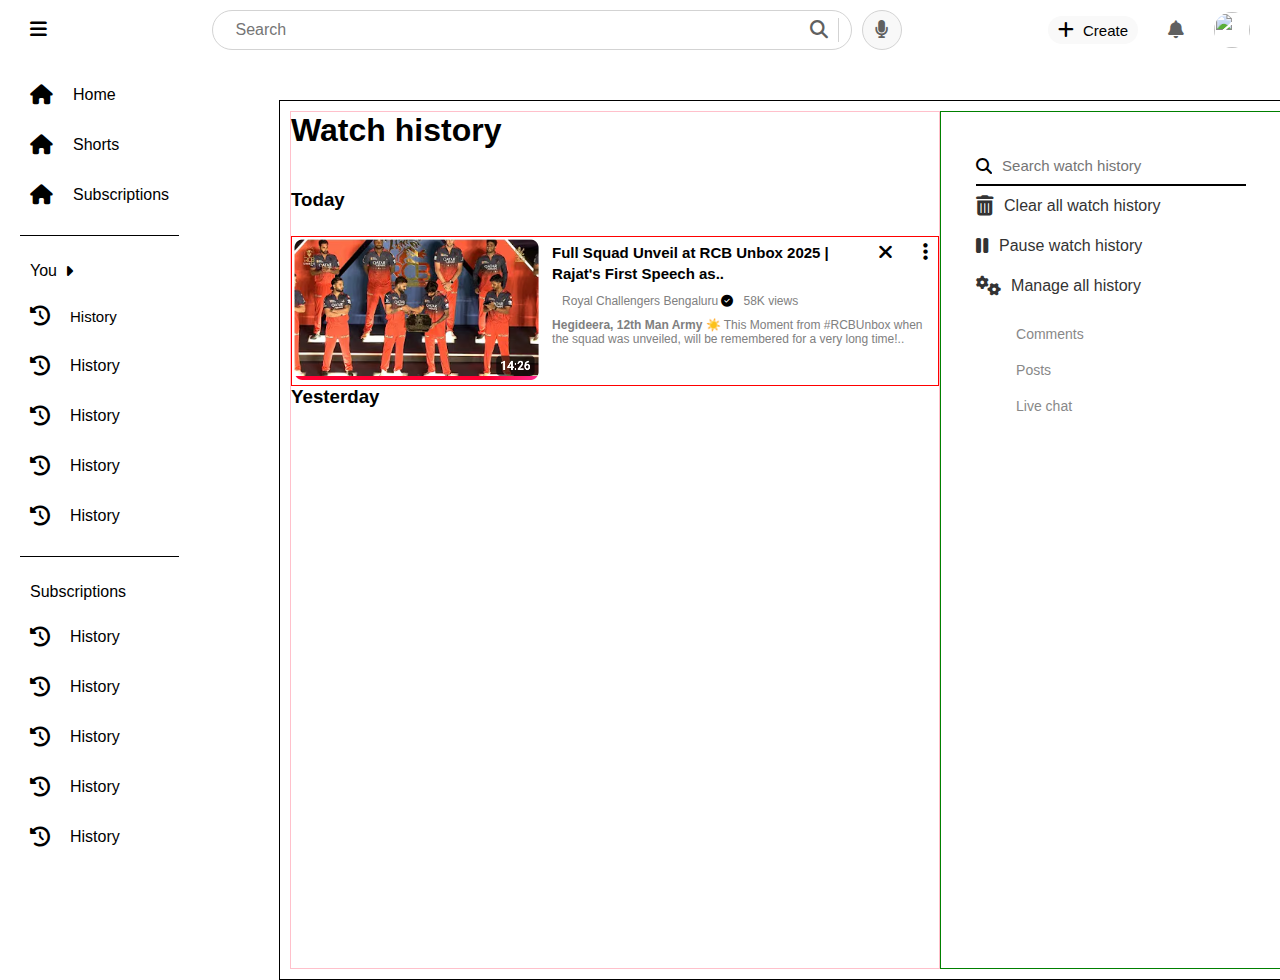
==== history.html @ c1641463 "History" ====
<!DOCTYPE html>
<html lang="en">
<head>
    <meta charset="UTF-8">
    <meta name="viewport" content="width=device-width, initial-scale=1.0">
    <title>YouTube</title>
    <link rel="icon" href="./favicon.png">
    <link rel="stylesheet" href="./history.css">
    <link rel="stylesheet" href="https://cdnjs.cloudflare.com/ajax/libs/font-awesome/6.7.2/css/all.min.css" integrity="sha512-Evv84Mr4kqVGRNSgIGL/F/aIDqQb7xQ2vcrdIwxfjThSH8CSR7PBEakCr51Ck+w+/U6swU2Im1vVX0SVk9ABhg==" crossorigin="anonymous" referrerpolicy="no-referrer" />

</head>
<body>
    <header>
        <div class="navbar">
            <div class="nav-left">
                <i class="fa-solid fa-bars"></i>
                <img   src="https://cdn.mos.cms.futurecdn.net/8gzcr6RpGStvZFA2qRt4v6-650-80.jpg" alt="">

            </div>
            <div class="nav-middle">
                <div class="nav-input">
                    <input type="text" placeholder="Search">
                    <i class="fa-solid fa-magnifying-glass"></i>
                </div>
                <i class="fa-solid fa-microphone"></i>
            </div>
            <div class="nav-right">
                <div class="create">
                    <i class="fa-solid fa-plus"></i>
                    Create

                </div>
                
                <i class="fa-solid fa-bell"></i>
                <img src="https://yt3.ggpht.com/ytc/AIdro_l3Bz6doyOqmxnbxC7YTPEYDkB4EqydIAMsbEUjvC3cQlxG46o=s88-c-k-c0x00ffffff-no-rj" alt="">
            </div>
            
        </div>
    </header>
    <div class="content">
        <div class="left-panel">
            <div class="left-icon">
                <i class="fa-solid fa-house"></i>
                <span>Home</span>
            </div>
            <div class="left-icon">
                <i class="fa-solid fa-house"></i>
                <span>Shorts</span>
            </div>
            <div class="left-icon">
                <i class="fa-solid fa-house"></i>
                <span>Subscriptions</span>
            </div>
    
            <hr class="custom-hr">
            <div class="left-you">
                <span>You </span>
                <i class="fa-solid fa-caret-right"></i>
            </div>
            <div class="left-icon">
                <i class="fa-solid fa-clock-rotate-left"></i>
                <a href="./history.html">History</a>
                
            </div>
            <div class="left-icon">
                <i class="fa-solid fa-clock-rotate-left"></i>
                <span>History</span>
                
            </div>
            <div class="left-icon">
                <i class="fa-solid fa-clock-rotate-left"></i>
                <span>History</span>
                
            </div>
            <div class="left-icon">
                <i class="fa-solid fa-clock-rotate-left"></i>
                <span>History</span>
                
            </div>
            <div class="left-icon">
                <i class="fa-solid fa-clock-rotate-left"></i>
                <span>History</span>
                
            </div>
            <hr class="custom-hr">
            <div class="left-you">
                <span>Subscriptions </span>
            </div>
            <div class="left-icon">
                <i class="fa-solid fa-clock-rotate-left"></i>
                <span>History</span>
                
            </div>
            <div class="left-icon">
                <i class="fa-solid fa-clock-rotate-left"></i>
                <span>History</span>
                
            </div>
            <div class="left-icon">
                <i class="fa-solid fa-clock-rotate-left"></i>
                <span>History</span>
                
            </div>
            <div class="left-icon">
                <i class="fa-solid fa-clock-rotate-left"></i>
                <span>History</span>
                
            </div>
            <div class="left-icon">
                <i class="fa-solid fa-clock-rotate-left"></i>
                <span>History</span>
                
            </div>
        </div>
        <div class="right-panel">
            <div class="history-video">
                <h1>Watch history</h1>
                <div class="history-videos">
                    <h3>Today</h3>
                    <div class="video">
                        <img  style="width: 250px; height: 145px;" src="./Screenshot 2025-03-18 at 10.37.51 AM.png" alt="">
                        
                            <div class="video-info">
                                <div class="video-title">
                                    <p>Full Squad Unveil at RCB Unbox 2025 | Rajat's First Speech as..</p>
                                    <i class="fa-solid fa-xmark"></i>
                                    <i class="fa-solid fa-ellipsis-vertical"></i>
                                </div>
                                <div class="channel-name">Royal Challengers Bengaluru <i class="fa-solid fa-circle-check"></i>&nbsp;&nbsp;  58K views</div>
                                <div class="video-meta">
                                    <p> <strong>Hegideera, 12th Man Army</strong> ☀️ This Moment from #RCBUnbox when the squad was unveiled, will be remembered for a very long time!..</p>
                                    <p></p>
                                </div>
                            </div>
                    </div>
                </div>
                <div>
                    <h3>Yesterday</h3>
                </div>

            </div>
            <div class="history-options">
                <div class="menu">
                    <div class="search">
                        <i class="fa-solid fa-magnifying-glass"></i>
                        <input type="text" placeholder="Search watch history">
                    </div>
                    <hr>
                    <div class="menu-items">
                        <div class="menu-item">
                            <i class="fas fa-trash-alt"></i>
                            <span>Clear all watch history</span>
                        </div>
                        <div class="menu-item">
                            <i class="fas fa-pause"></i>
                            <span>Pause watch history</span>
                        </div>
                        <div class="menu-item">
                            <i class="fas fa-cogs"></i>
                            <span>Manage all history</span>
                        </div>
                        <div class="sub-menu">
                            <span class="light-text">Comments</span>
                            <span class="light-text">Posts</span>
                            <span class="light-text">Live chat</span>
                        </div>
                    </div>

            </div>
            
        </div>
</body>
</html>
---- history.css ----
* {
    margin: 0;
    padding: 0;
    box-sizing: border-box;
    font-family: Roboto, Arial, sans-serif;
}

body {
    overflow-x: hidden;
}

.navbar {
    margin: 0 ;
    padding: 10px 30px ;
    height: 60px;
    width: 100%;
    background-color: white;
    display: flex;
    justify-content: space-between;
    align-items: center;
}
.nav-left{
    font-size: larger;
    font-weight: lighter;
    display: flex;
    justify-content: flex-start;
    align-items: center;
}
.nav-left img{
    margin-left: 20px;
    height: 60px;
}
.nav-middle {
    display: flex;
    align-items: center;
}


.nav-input {
    display: flex;
    align-items: center;
    border: 1px solid #d3d3d3; 
    border-radius: 25px;
    padding: 0 12px;
    background: white;
    width: 640px; 
    height: 40px; 
}


.nav-input input {
    border: none;
    outline: none;
    flex: 1;
    font-size: 16px;
    background: transparent;
    padding-left: 10px;
    height: 100%;
}

.nav-input::after {
    content: "";
    width: 1px;
    height: 24px;
    background: #d3d3d3; 
    margin-left: 10px;
}


.nav-input i {
    color: #606060;
    font-size: 18px;
    margin-left: 10px;
    cursor: pointer;
}

.nav-middle .fa-microphone {
    font-size: 18px;
    color: #606060;
    background: #f8f8f8;
    width: 40px;
    height: 40px;
    display: flex;
    justify-content: center;
    align-items: center;
    border-radius: 50%;
    margin-left: 10px;
    cursor: pointer;
    transition: background 0.3s;
    border: 1px solid #d3d3d3;
}


.nav-input i:hover,
.nav-middle .fa-microphone:hover {
    color: #000;
}

.nav-middle .fa-microphone:hover {
    background: #e5e5e5;
}

.nav-right {
    display: flex;
    align-items: center;
    gap: 20px; 
}

.create {
    display: flex;
    align-items: center;
    gap: 8px; 
    font-size: 15px;
    color: black;
    cursor: pointer;
    padding: 5px 10px;
    background-color: #f9f9f9;
    border-radius: 20px;
    transition: background 0.3s;
}

.create i {
    font-size: 18px;
}

.create:hover {
    background: #f2f2f2;
}


.nav-right .fa-bell {
    font-size: 18px;
    color: #606060;
    cursor: pointer;
    padding: 10px;
    border-radius: 50%;
    transition: background 0.3s;
}

.nav-right .fa-bell:hover {
    background: #f2f2f2;
}
.nav-right img {
    width: 36px;
    height: 36px;
    border-radius: 50%;
    cursor: pointer;
    object-fit: cover;
}
.content{
    display: flex;
}
.left-panel{
    height: 100vh;
    width: 180px;
    margin: 10px 20px;
    display: flex;
    flex-direction: column;
    justify-content: flex-start;
}
.left-icon{
    width: 100%;
    height: 50px;
    display: flex;
    justify-content: flex-start;
    align-items: center;
    
    padding: 10px;
    border-radius: 7px;
}
.left-icon:hover{
    background-color: rgba(245, 245, 245, 0.579);
}
.left-icon i{
    font-size: 20px;
    margin-right: 20px;
}
.left-icon a{
    text-decoration: none;
    color: black;
    font-size: 15px;
}

.custom-hr {
    width: 100%; 
    border: 0;
    border-top: 1px solid black; 
    margin: 15px 0; 
}
.left-you{
    width: 100%;
    height: 40px;
    display: flex;
    justify-content: flex-start;
    align-items: center;
    
    padding: 10px;
    border-radius: 7px;

}
.left-you i{
    margin-left: 8px;
}
.right-panel{
    display: flex;
    margin-top: 40px;
    margin-left: 80px;
    margin-right: 40px;
    width: 100%;
    padding: 10px;
    border: 1px solid black;
    justify-content: space-between;
}
.history-video{
    width: 650px;
    border: 1px solid pink;
}
.history-videos{
    margin-top: 40px;
}
.video{
    display: flex;
    margin-top: 25px;
    height: 150px;
    border: 1px solid red;
}
.video-info{
    margin-left: 10px;
    margin-top: 5px;
}
.channel-name{
    margin: 10px;
}
.history-options{
    width: 360px;
    border: 1px solid green;
}
.video-title{
    display: flex;
}
.video-title p {
    font-size: 15px;
    font-weight: bold;
    color: #000;
    line-height: 1.4;
    flex-grow: 1;

}
.video-title i {
    margin-left: 20px;
    margin-right: 10px; 
    font-size: 20px;    
}
.channel-name, .video-meta {
    font-size: 12px;
    color: gray;
}
.meta-bold{
    font-weight: bold;
}
i {
    visibility: visible;
    opacity: 1;
    display: inline-block;
}
i{
    color: black;
}

.menu {
    width: 300px;
    background-color: white;

    padding: 15px;
    margin: 20px;
}
.search{
    display: flex;
    align-items: center;
}
.search input {
    width: 100%;
    padding: 10px;
    border: none;
    outline: none;
    border-radius: 5px;
    font-size: 15px;
}

hr {
    margin: 0px 0;
    border: 0.75px solid black;
}

.menu-items {
    list-style-type: none;
    padding: 0;
}

.menu-item {
    display: flex;
    align-items: center;
    padding: 10px 0;
    font-size: 16px;
}

.menu-item i {
    margin-right: 10px;
    font-size: 20px;
    color: #333;
}

.menu-item span {
    color: #333;
}

.sub-menu {
    padding-left: 20px;
    margin-top: 10px;
}

.sub-menu .light-text {
    display: flex;
    flex-direction: column;
    margin: 20px;
    color: #888;
    font-size: 14px;
}
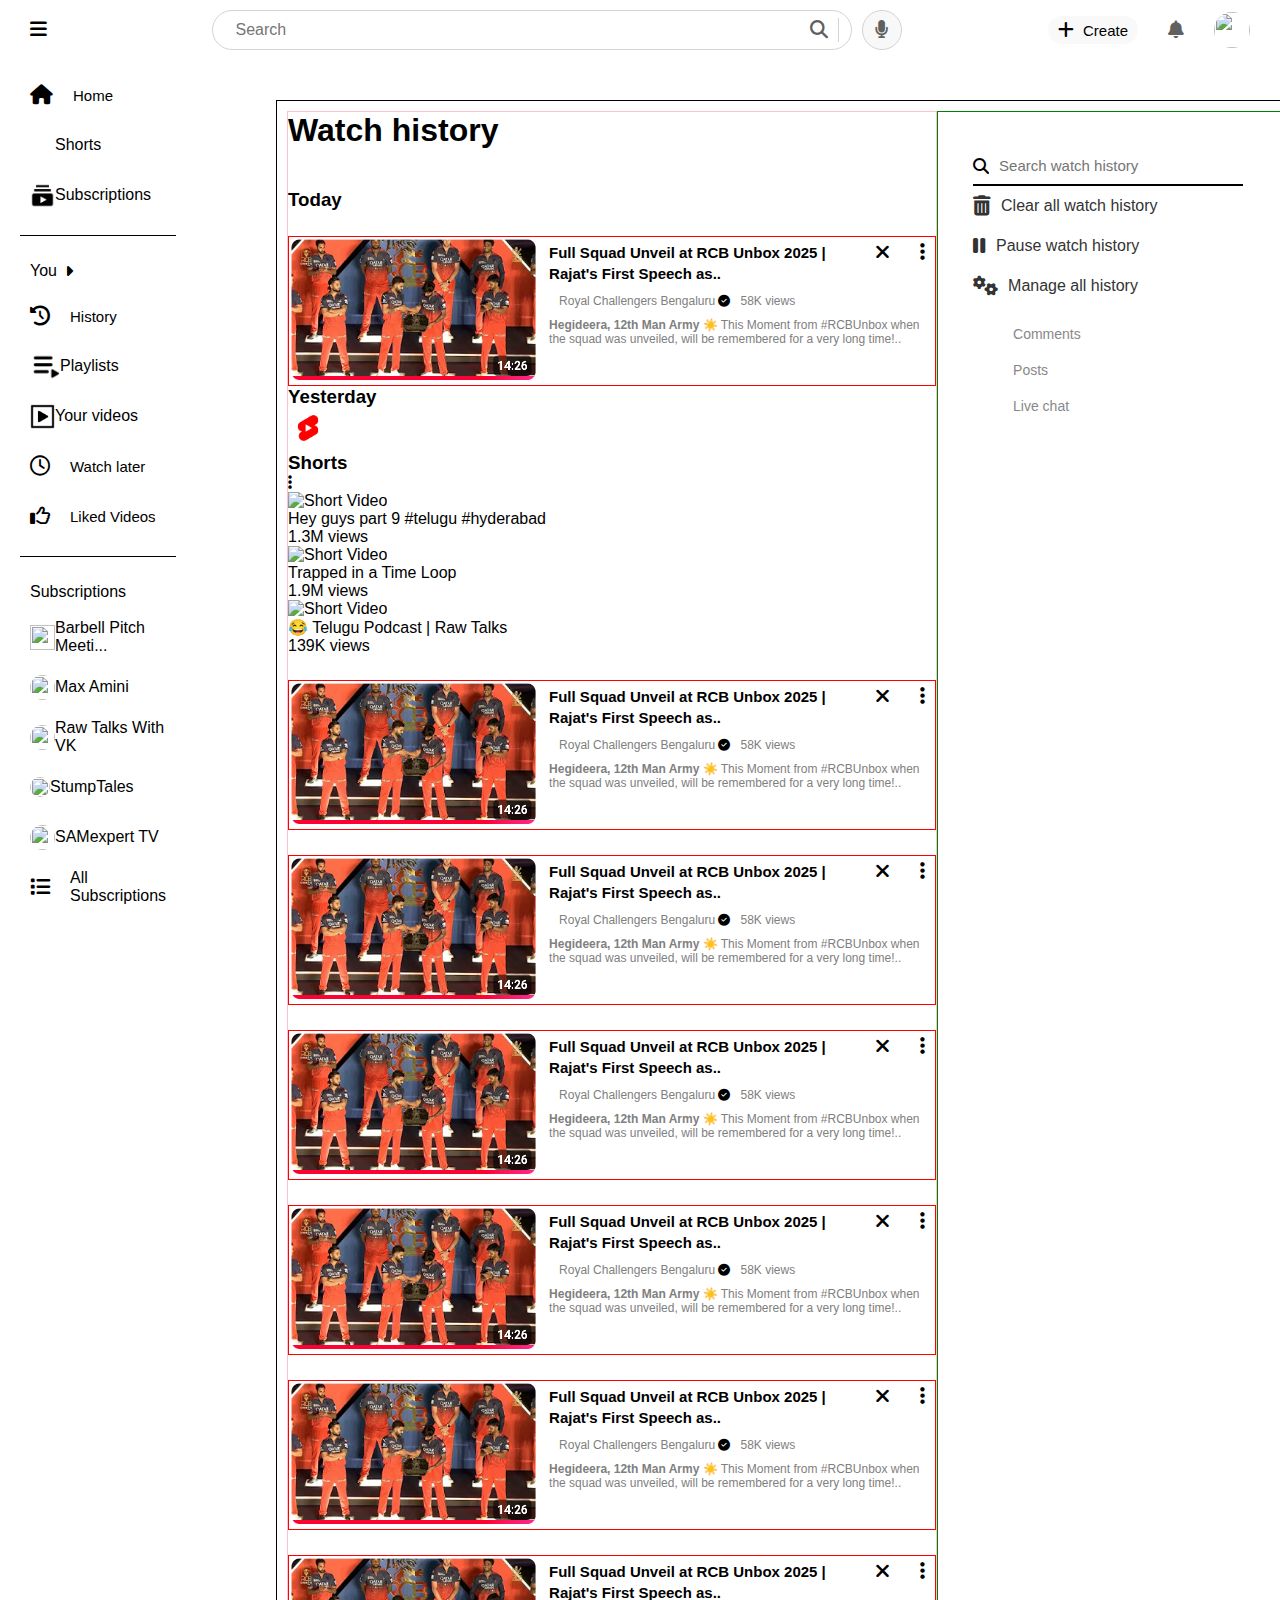
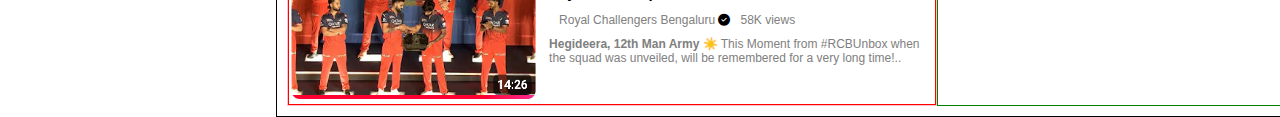
==== commit eee9f137: "4 pages" ====
--- a/history.html
+++ b/history.html
@@ -41,14 +41,14 @@
         <div class="left-panel">
             <div class="left-icon">
                 <i class="fa-solid fa-house"></i>
-                <span>Home</span>
-            </div>
-            <div class="left-icon">
-                <i class="fa-solid fa-house"></i>
+                <a href="index.html">Home</a>
+            </div>
+            <div class="left-icon">
+                <img style="width: 25px;" src="https://i.pinimg.com/736x/17/d2/18/17d21878c22fe49e7e4752eecaa36541.jpg" alt="">
                 <span>Shorts</span>
             </div>
             <div class="left-icon">
-                <i class="fa-solid fa-house"></i>
+                <img style="width: 25px;" src="[data-uri]" alt="">
                 <span>Subscriptions</span>
             </div>
     
@@ -63,23 +63,23 @@
                 
             </div>
             <div class="left-icon">
-                <i class="fa-solid fa-clock-rotate-left"></i>
-                <span>History</span>
-                
-            </div>
-            <div class="left-icon">
-                <i class="fa-solid fa-clock-rotate-left"></i>
-                <span>History</span>
-                
-            </div>
-            <div class="left-icon">
-                <i class="fa-solid fa-clock-rotate-left"></i>
-                <span>History</span>
-                
-            </div>
-            <div class="left-icon">
-                <i class="fa-solid fa-clock-rotate-left"></i>
-                <span>History</span>
+                <img style="width: 30px;" src="./playlist.png" alt="">
+                <span>Playlists</span>
+                
+            </div>
+            <div class="left-icon">
+                <img style="width: 25px;" src="[data-uri]" alt="">
+                <span>Your videos</span>
+                
+            </div>
+            <div class="left-icon">
+                <i class="fa-regular fa-clock"></i>
+                <a href="./Watch_later.html">Watch later</a>
+                
+            </div>
+            <div class="left-icon">
+                <i class="fa-regular fa-thumbs-up"></i>
+                <a href="./Liked.html">Liked Videos</a>
                 
             </div>
             <hr class="custom-hr">
@@ -87,28 +87,33 @@
                 <span>Subscriptions </span>
             </div>
             <div class="left-icon">
-                <i class="fa-solid fa-clock-rotate-left"></i>
-                <span>History</span>
-                
-            </div>
-            <div class="left-icon">
-                <i class="fa-solid fa-clock-rotate-left"></i>
-                <span>History</span>
-                
-            </div>
-            <div class="left-icon">
-                <i class="fa-solid fa-clock-rotate-left"></i>
-                <span>History</span>
-                
-            </div>
-            <div class="left-icon">
-                <i class="fa-solid fa-clock-rotate-left"></i>
-                <span>History</span>
-                
-            </div>
-            <div class="left-icon">
-                <i class="fa-solid fa-clock-rotate-left"></i>
-                <span>History</span>
+                <img style="width: 25px; height: 25px;" src="https://yt3.ggpht.com/Kyov1SdStAMCpkSZ3-oTyJZ9i3h_5ZUGoBw7tzCilfZOj_U0ljwmFSe3zSxTV4Tih_z7C49l4A=s88-c-k-c0x00ffffff-no-rj" alt="">
+                <span>Barbell Pitch Meeti...</span>
+                
+            </div>
+            <div class="left-icon">
+                <img style="width: 25px; height: 25px; border-radius: 50%;" src="https://yt3.ggpht.com/agEqZ08wJnRBAYVFJuIlF5Qdp_MHK-hQHA37B8vPASilp_LhF2KkkG3ckhzWh83kLdQPgNWYnw=s88-c-k-c0x00ffffff-no-rj" alt="">
+                <span>Max Amini</span>
+                
+            </div>
+            <div class="left-icon">
+                <img style="width: 25px; height: 25px; border-radius: 50%;" src="https://yt3.ggpht.com/IhZOA133_uJacbeV67UEIqKmMyDjVczny72NNvk-6FIFOoHPTQE41PFuPSe_4parLDslVr50ag=s88-c-k-c0x00ffffff-no-rj" alt="">
+                <span>Raw Talks With VK</span>
+                
+            </div>
+            <div class="left-icon">
+                <img style="width: 20px; height: 20px; border-radius: 50%;" src="https://yt3.ggpht.com/-Fux0iQ0Jk7bTw1UGDR6XwS_TTnO15AWR2GxeDATZHp00mzVPK5iN4uX4HFRT0N99sR_oBLLZw=s88-c-k-c0x00ffffff-no-rj" alt="">
+                <span>StumpTales</span>
+                
+            </div>
+            <div class="left-icon">
+                <img style="width: 25px; height: 25px; border-radius: 50%;" src="https://yt3.ggpht.com/YbyKtAh2rokw_64GfRIuPH0p1m5YH-uDJOK3jcfKrQt7XlqZVneDck9uuxRjjugg79OyKYPVt0g=s88-c-k-c0x00ffffff-no-rj" alt="">
+                <span>SAMexpert TV</span>
+                
+            </div>
+            <div class="left-icon">
+                <i class="fa-solid fa-list"></i>
+                <span>All Subscriptions</span>
                 
             </div>
         </div>
@@ -134,8 +139,139 @@
                             </div>
                     </div>
                 </div>
-                <div>
+                <div class="yesterday" >
                     <h3>Yesterday</h3>
+                    <div class="shorts-pic">
+                        <div class="shorts-shorts">
+                            <img style="width: 40px; height: 40px;" src="[data-uri]" alt="">
+                        <h3>Shorts</h3>
+
+                        </div>
+                        
+                        <i class="fa-solid fa-ellipsis-vertical"></i>
+                    </div>
+                    <div class="shorts-videos">
+                        <div class="shorts">
+                            <div class="shorts-container">
+                                <div class="shorts-wrapper">
+                                    <div class="short-card">
+                                        <img src="https://via.placeholder.com/170x300" alt="Short Video">
+                                        <div class="short-title">Hey guys part 9 #telugu #hyderabad</div>
+                                        <div class="short-views">1.3M views</div>
+                                    </div>
+                                    <div class="short-card">
+                                        <img src="https://via.placeholder.com/170x300" alt="Short Video">
+                                        <div class="short-title">Trapped in a Time Loop</div>
+                                        <div class="short-views">1.9M views</div>
+                                    </div>
+                                    <div class="short-card">
+                                        <img src="https://via.placeholder.com/170x300" alt="Short Video">
+                                        <div class="short-title">😂 Telugu Podcast | Raw Talks</div>
+                                        <div class="short-views">139K views</div>
+                                    </div>
+
+                                    
+                                    </div>
+                                </div>
+                            </div>
+                    </div>
+                    <div class="video">
+                        <img  style="width: 250px; height: 145px;" src="./Screenshot 2025-03-18 at 10.37.51 AM.png" alt="">
+                        
+                            <div class="video-info">
+                                <div class="video-title">
+                                    <p>Full Squad Unveil at RCB Unbox 2025 | Rajat's First Speech as..</p>
+                                    <i class="fa-solid fa-xmark"></i>
+                                    <i class="fa-solid fa-ellipsis-vertical"></i>
+                                </div>
+                                <div class="channel-name">Royal Challengers Bengaluru <i class="fa-solid fa-circle-check"></i>&nbsp;&nbsp;  58K views</div>
+                                <div class="video-meta">
+                                    <p> <strong>Hegideera, 12th Man Army</strong> ☀️ This Moment from #RCBUnbox when the squad was unveiled, will be remembered for a very long time!..</p>
+                                    <p></p>
+                                </div>
+                            </div>
+                    </div>
+                    <div class="video">
+                        <img  style="width: 250px; height: 145px;" src="./Screenshot 2025-03-18 at 10.37.51 AM.png" alt="">
+                        
+                            <div class="video-info">
+                                <div class="video-title">
+                                    <p>Full Squad Unveil at RCB Unbox 2025 | Rajat's First Speech as..</p>
+                                    <i class="fa-solid fa-xmark"></i>
+                                    <i class="fa-solid fa-ellipsis-vertical"></i>
+                                </div>
+                                <div class="channel-name">Royal Challengers Bengaluru <i class="fa-solid fa-circle-check"></i>&nbsp;&nbsp;  58K views</div>
+                                <div class="video-meta">
+                                    <p> <strong>Hegideera, 12th Man Army</strong> ☀️ This Moment from #RCBUnbox when the squad was unveiled, will be remembered for a very long time!..</p>
+                                    <p></p>
+                                </div>
+                            </div>
+                    </div>
+
+                    <div class="video">
+                        <img  style="width: 250px; height: 145px;" src="./Screenshot 2025-03-18 at 10.37.51 AM.png" alt="">
+                        
+                            <div class="video-info">
+                                <div class="video-title">
+                                    <p>Full Squad Unveil at RCB Unbox 2025 | Rajat's First Speech as..</p>
+                                    <i class="fa-solid fa-xmark"></i>
+                                    <i class="fa-solid fa-ellipsis-vertical"></i>
+                                </div>
+                                <div class="channel-name">Royal Challengers Bengaluru <i class="fa-solid fa-circle-check"></i>&nbsp;&nbsp;  58K views</div>
+                                <div class="video-meta">
+                                    <p> <strong>Hegideera, 12th Man Army</strong> ☀️ This Moment from #RCBUnbox when the squad was unveiled, will be remembered for a very long time!..</p>
+                                    <p></p>
+                                </div>
+                            </div>
+                    </div>
+                    <div class="video">
+                        <img  style="width: 250px; height: 145px;" src="./Screenshot 2025-03-18 at 10.37.51 AM.png" alt="">
+                        
+                            <div class="video-info">
+                                <div class="video-title">
+                                    <p>Full Squad Unveil at RCB Unbox 2025 | Rajat's First Speech as..</p>
+                                    <i class="fa-solid fa-xmark"></i>
+                                    <i class="fa-solid fa-ellipsis-vertical"></i>
+                                </div>
+                                <div class="channel-name">Royal Challengers Bengaluru <i class="fa-solid fa-circle-check"></i>&nbsp;&nbsp;  58K views</div>
+                                <div class="video-meta">
+                                    <p> <strong>Hegideera, 12th Man Army</strong> ☀️ This Moment from #RCBUnbox when the squad was unveiled, will be remembered for a very long time!..</p>
+                                    <p></p>
+                                </div>
+                            </div>
+                    </div>
+                    <div class="video">
+                        <img  style="width: 250px; height: 145px;" src="./Screenshot 2025-03-18 at 10.37.51 AM.png" alt="">
+                        
+                            <div class="video-info">
+                                <div class="video-title">
+                                    <p>Full Squad Unveil at RCB Unbox 2025 | Rajat's First Speech as..</p>
+                                    <i class="fa-solid fa-xmark"></i>
+                                    <i class="fa-solid fa-ellipsis-vertical"></i>
+                                </div>
+                                <div class="channel-name">Royal Challengers Bengaluru <i class="fa-solid fa-circle-check"></i>&nbsp;&nbsp;  58K views</div>
+                                <div class="video-meta">
+                                    <p> <strong>Hegideera, 12th Man Army</strong> ☀️ This Moment from #RCBUnbox when the squad was unveiled, will be remembered for a very long time!..</p>
+                                    <p></p>
+                                </div>
+                            </div>
+                    </div>
+                    <div class="video">
+                        <img  style="width: 250px; height: 145px;" src="./Screenshot 2025-03-18 at 10.37.51 AM.png" alt="">
+                        
+                            <div class="video-info">
+                                <div class="video-title">
+                                    <p>Full Squad Unveil at RCB Unbox 2025 | Rajat's First Speech as..</p>
+                                    <i class="fa-solid fa-xmark"></i>
+                                    <i class="fa-solid fa-ellipsis-vertical"></i>
+                                </div>
+                                <div class="channel-name">Royal Challengers Bengaluru <i class="fa-solid fa-circle-check"></i>&nbsp;&nbsp;  58K views</div>
+                                <div class="video-meta">
+                                    <p> <strong>Hegideera, 12th Man Army</strong> ☀️ This Moment from #RCBUnbox when the squad was unveiled, will be remembered for a very long time!..</p>
+                                    <p></p>
+                                </div>
+                            </div>
+                    </div>
                 </div>
 
             </div>
